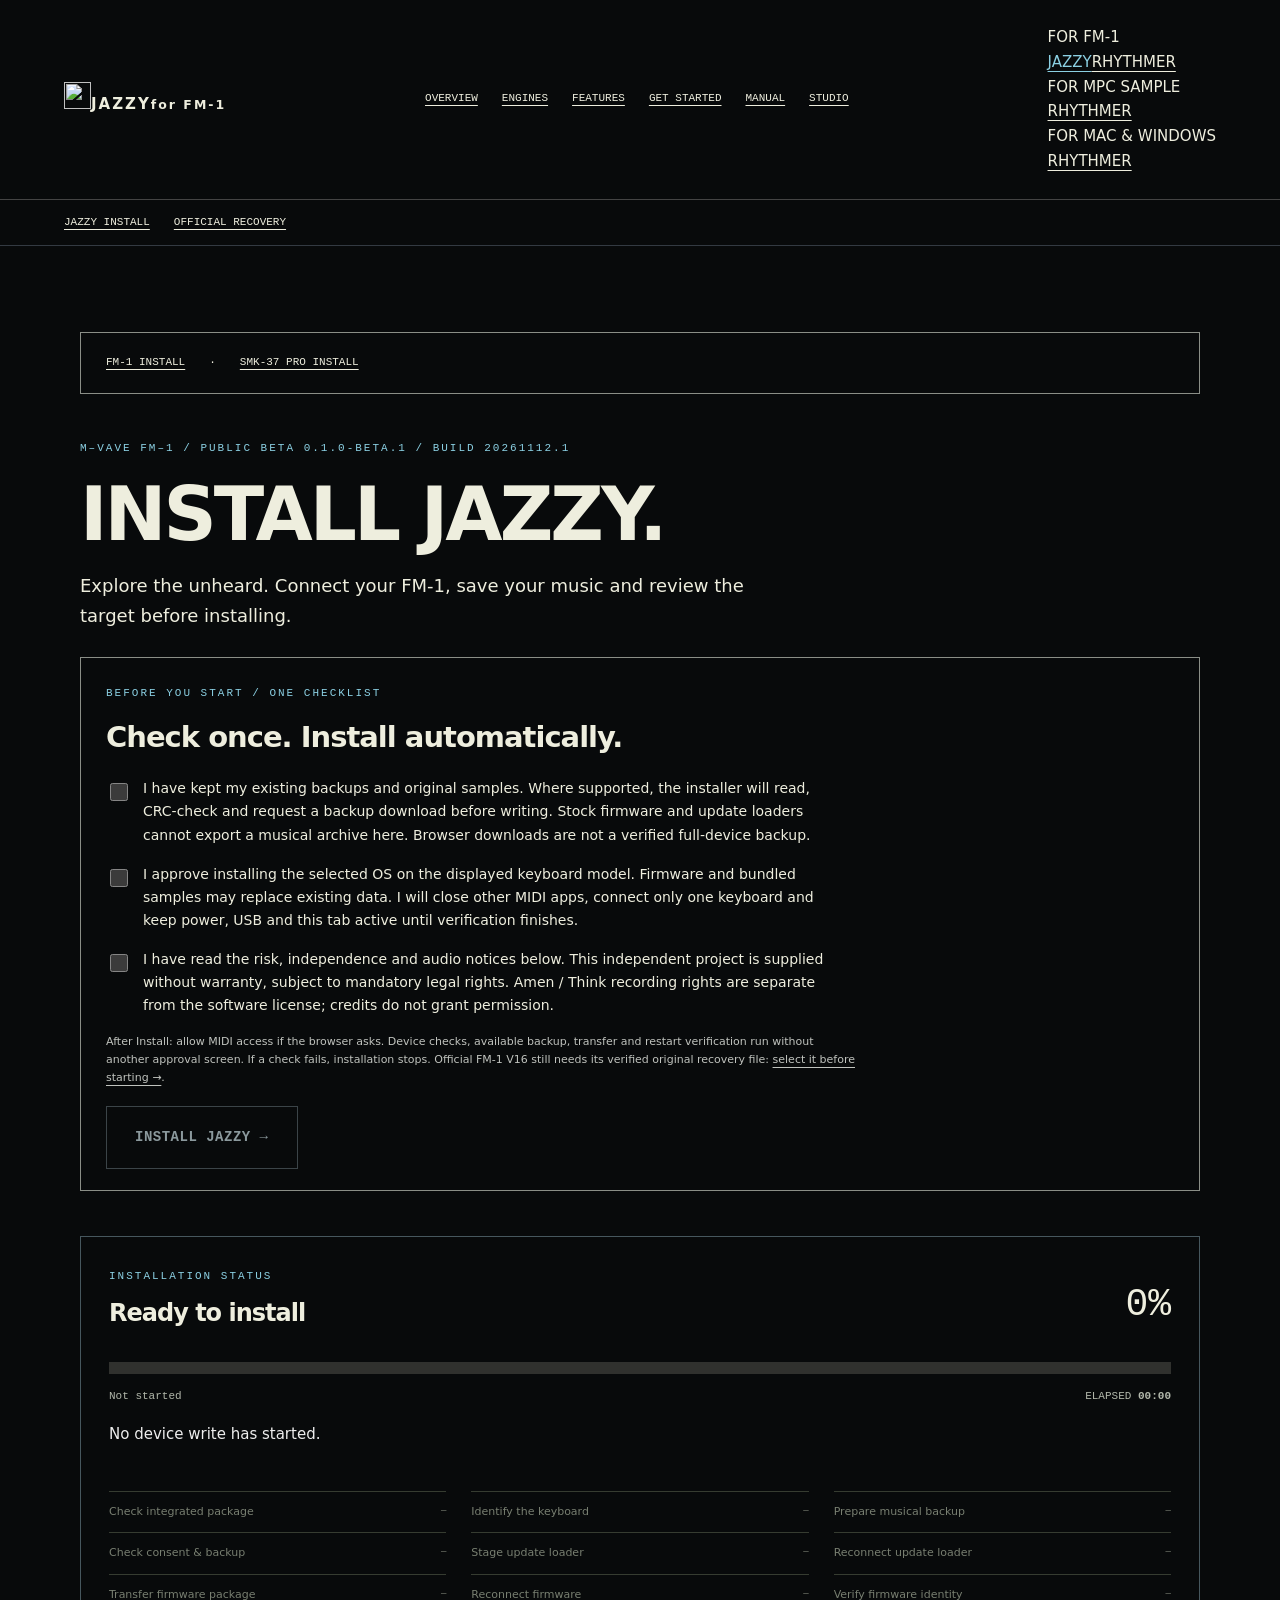
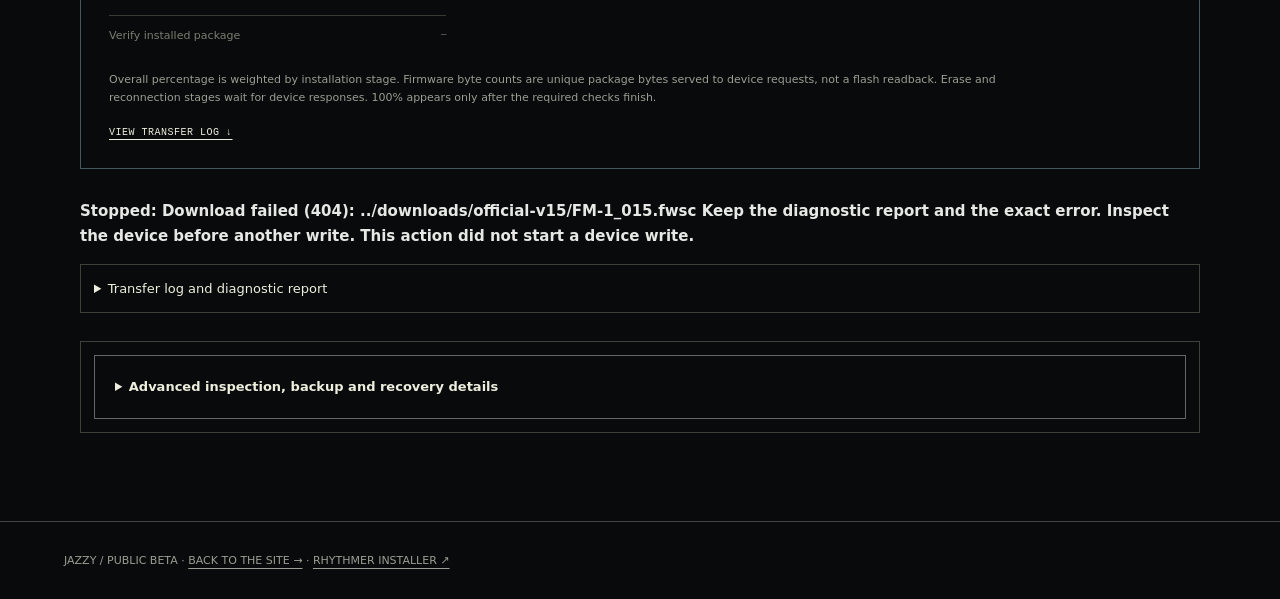
==== site-install/installer/index.html @ e61d52b5 "Add SMK-37 Pro companion section and one-start installation" ====
<!doctype html>
<html lang="en">
<head>
<meta charset="utf-8">
<meta name="viewport" content="width=device-width, initial-scale=1">
<meta name="color-scheme" content="dark">
<meta name="description" content="Check, back up and install JAZZY on the M-VAVE FM-1.">
<title>JAZZY / Installer</title>
<link rel="icon" href="../jazzy-mark.svg" type="image/svg+xml">
<link rel="stylesheet" href="../firmware-links.css">
<link rel="stylesheet" href="installer.css?v=20261126.1">
<script type="module">if(new URLSearchParams(location.search).get("board")==="smk37")import("./smk-ui.mjs?v=20261126.1").catch(e=>document.querySelector("#intro").textContent="Installer could not load. Reload this page or check your connection. "+e.message);else import("./installer.mjs?v=20261126.1").catch(e=>document.querySelector("#intro").textContent="Installer could not load. Reload this page or check your connection. "+e.message);</script>
<link rel="stylesheet" href="../platform-navigation.css?v=navigation-20261116.2"><script src="../platform-navigation.js?v=navigation-20261116.2" defer></script></head>
<body>
<header class="jr-site-header top install-header"><a target="_top" class="jr-brand" href="https://jazzyrhythmer.github.io/jazzy/"><img src="https://jazzyrhythmer.github.io/jazzy/jazzy-mark.svg" width="27" height="27" alt=""><span>JAZZY</span><small>for FM-1</small></a><nav class="jr-section-nav" aria-label="Site sections"><a target="_top" data-section="overview" href="https://jazzyrhythmer.github.io/jazzy/">OVERVIEW</a><a target="_top" data-section="engines" href="https://jazzyrhythmer.github.io/jazzy/#engines">ENGINES</a><a target="_top" data-section="features" href="https://jazzyrhythmer.github.io/jazzy/#patterns">FEATURES</a><a target="_top" data-section="start" href="https://jazzyrhythmer.github.io/jazzy/installer/">GET STARTED</a><a target="_top" data-section="manual" href="https://jazzyrhythmer.github.io/jazzy/manual/">MANUAL</a><a target="_top" data-section="studio" href="https://jazzyrhythmer.github.io/jazzy/#support">STUDIO</a></nav><div class="jr-platform-switcher" role="navigation" aria-label="Platforms and instruments"><div class="jr-platform-group" role="group" aria-label="Firmware for FM-1"><span class="jr-platform-label">FOR FM-1</span><div class="jr-platform-links"><a target="_top" href="https://jazzyrhythmer.github.io/jazzy/" aria-label="JAZZY for FM-1" aria-current="page">JAZZY</a><a target="_top" href="https://jazzyrhythmer.github.io/rhythmer/#home" aria-label="RHYTHMER for FM-1">RHYTHMER</a></div></div><div class="jr-platform-group" role="group" aria-label="Firmware for MPC Sample"><span class="jr-platform-label">FOR MPC SAMPLE</span><div class="jr-platform-links"><a target="_top" href="https://jazzyrhythmer.github.io/mpc-sample/#home" aria-label="RHYTHMER OS for MPC Sample">RHYTHMER</a></div></div><div class="jr-platform-group" role="group" aria-label="Instruments for Mac and Windows"><span class="jr-platform-label">FOR MAC &amp; WINDOWS</span><div class="jr-platform-links"><a target="_top" target="_top" href="https://jazzyrhythmer.github.io/rhythmer-engines/" aria-label="Rhythmer Engines for Mac &amp; Windows">RHYTHMER</a></div></div></div></header>
<nav class="install-options" aria-label="Installation options"><a href="./">JAZZY INSTALL</a><a href="?mode=stock">OFFICIAL RECOVERY</a></nav>
<main id="main"><nav class="notice" aria-label="Keyboard model"><a href="?board=fm1">FM-1 INSTALL</a> · <a href="?board=smk37">SMK-37 PRO INSTALL</a></nav>
  <div class="eyebrow">M–VAVE FM–1 / PUBLIC BETA 0.1.0-BETA.1 / BUILD 20261112.1</div>
  <h1 id="title">INSTALL JAZZY.</h1>
  <p class="intro" id="intro">Explore the unheard. Connect your FM-1, save your music and review the target before installing.</p>
  <p class="notice">Already using JAZZY? <a href="../editor/?target=usb#projects">Open the USB editor to back up your music →</a> · <a href="../editor/?target=browser">Explore the browser workspace ↗</a></p>

  <div class="install-start">
    <div>
      <span class="eyebrow" id="start-label">COMPLETE INSTALLATION</span>
      <h2 id="start-title">One install. Two Break loops ready.</h2>
      <p id="start-description">JAZZY includes Break A / Amen and Break B / Think by default. Both are two bars at 160 BPM, mono 16 kHz / 12-bit. The official V15 recovery file is included and verified automatically.</p>
      <button type="button" id="start" disabled>INSTALL JAZZY →</button>
      <p class="small">Desktop Chrome or Edge · USB data cable · one initial checklist; automatic backup and installation.</p>
      <div class="actions">
        <a id="bundle-download" class="text-link" href="../downloads/JAZZY-0.1.0-beta.1-20261112.1.fwsc?sha=bd80190ca19d" download>JAZZY FIRMWARE ↓</a>
        <a class="text-link" href="../downloads/official-v15/FM-1_015.fwsc" download>OFFICIAL V15 ↓</a>
        <a class="text-link" href="../downloads/SINGLE-BREAK-SHA256SUMS.txt" download>CHECKSUMS ↓</a>
      </div>
    </div>
    <div class="sample-brief" id="sample-brief">
      <span class="eyebrow">INCLUDED BREAK AUDIO</span>
      <p><strong>A / Amen</strong> — The Winstons, “Amen, Brother”.<br><strong>B / Think</strong> — Lyn Collins, “Think (About It)”.</p>
      <p>Recording rights are separate from the firmware license. Rights-holder authorization for redistribution of these copies has not been obtained.</p>
      <a href="../downloads/THIRD-PARTY-AUDIO.txt">BREAK AUDIO SOURCES &amp; RIGHTS →</a>
    </div>
  </div>
  <div class="notice" id="v15-recommendation">
    <strong>Supported starting points: official V15 and V16.</strong>
    <p>Back up your music and start from official V15 or V16. Keep the matching original recovery file. Use the source firmware’s documented official-recovery route if you are coming from another custom firmware. Save a backup with that firmware’s own editor first. A supported JAZZY or RHYTHMER build can export a musical backup here. V15 recovery can make custom music unreadable.</p>
  </div>
  <section class="notice" id="install-compatibility"><h2>V15 / V16 · newer FM-1 flash support</h2><p>Install directly from official V15, official V16, RHYTHMER or JAZZY after backup and review. V15 is included; for a unit running V16, select M-VAVE’s unmodified V16 <code>FM-1.fwsc</code> before continuing. Keep the matching original firmware for recovery. Other custom firmwares must use their own documented return-to-official route first.</p><label for="stock-version">OFFICIAL RECOVERY TARGET</label><select id="stock-version" style="max-width:100%;padding:.7rem;background:#111;color:#eee;border:1px solid #555"><option value="FM-1_015">V15 — included and verified</option><option value="FM-1_016">V16 — select the official file below</option></select><p id="recovery-selection" role="status">V15 selected. Changing this selection never writes to the FM-1.</p><p><a href="https://www.cuvave.com/download" target="_blank" rel="noopener noreferrer">M-VAVE official V16 download →</a> · <a href="#stock-file">Select the original firmware file ↓</a></p><p>The firmware accepts the original Puya <code>0x856014</code> and newer UC25HQ80 <code>0xB36014</code>. This page cannot read the chip ID through the current MIDI protocol; it does not identify hardware from its colour, logo or firmware name. Older installed firmware may still refuse update entry.</p><p>Recovery keeps the device’s boot-area match check. A V15/V16 mismatch is stopped rather than forced. Full hardware compatibility is not established by a successful browser check.</p><p>If installation stops, download the diagnostic report: it records the source, selected recovery, target SHA, browser, transfer phase and request counters. A failed final identity check may happen after the firmware has been written. If no MIDI loader is visible, this page cannot perform ROM/Transporter recovery.</p><p class="small">Installer update: 20261116.1 · V15/V16 package verification and source routing based on JIANT’s current public installer (V10.7.17); refusal diagnostics cross-checked against Skiff 2.5.1. No firmware, audio or polyphony changes. Bounded MIDI and download waits, JAZZY port recognition and reconnect handling are included.</p></section><section id="transfer-status" class="transfer-status" aria-label="Installation progress"></section>
  <div class="notice" id="risk-notice">
    <strong>Independent public beta.</strong>
    <p>Firmware updates can erase music, presets or samples, leave the FM-1 in update mode or require hardware recovery. Testing of this build on physical devices is limited. Back up first and keep power and USB connected until the installer verifies the restart.</p>
    <p>JAZZY is an independent community project with no affiliation, sponsorship or endorsement by M-VAVE. To the extent permitted by law, JAZZY is provided without warranty and its authors and contributors disclaim liability for device damage, malfunction and data loss. Statutory rights and liability that cannot be excluded still apply.</p>
  </div>
  <div class="layout">
    <aside aria-label="Installation steps">
      <ol><li>Automatic package checks</li><li>Automatic device check</li><li>Automatic backup</li><li>Automatic transfer &amp; verification</li></ol>
      <a href="../manual/">JAZZY MANUAL ↗</a>
      <a href="?mode=stock">OFFICIAL V15 / V16 RECOVERY →</a>
      <a href="./">JAZZY INSTALL →</a>
    </aside>
    <div>
      <section>
        <span class="eyebrow">01 / AUTOMATIC CHECKS</span>
        <h2>Recovery is already here.</h2>
        <p>The installer checks package size, SHA-256 and firmware identity. For JAZZY it also verifies both embedded Break banks. The recovery file is the unmodified official V15 image from M-VAVE’s FM1 Open repository.</p>
        <p id="stock-status" role="status">Checking official V15…</p>
        <p><a href="../#update">What’s new in this build</a> · <a href="../manual/#duck">Set up sidechain and Kick Link</a></p>
    <p id="build-status" role="status">Checking the JAZZY firmware…</p>
        <details open>
          <summary>Package sources and official V15 / V16 file selection</summary>
          <p><a href="../downloads/official-v15/UPSTREAM.json">Pinned official source and hash</a> · <a href="../downloads/official-v15/APACHE-2.0.txt">Apache-2.0</a> · <a href="../downloads/official-v15/NOTICE.txt">Recovery attribution</a></p>
          <p>V15 is included. For V16, select M-VAVE’s unmodified FM-1.fwsc; exact size, SHA-256 and package checks are required. Modified files are rejected.</p>
          <label for="stock-file">OFFICIAL V15 / V16 FILE</label>
          <input id="stock-file" type="file" accept=".fwsc">
        </details>
      </section>
      <section>
        <span class="eyebrow">02 / CONNECT</span>
        <h2>One FM-1. A data cable.</h2>
        <p>Use desktop Chrome or Edge over HTTPS or localhost. Connect one FM-1 with a USB data cable, set it to USB Device mode, stop playback and close DAWs, other installers and USB MIDI editors. Install handles connection and inspection automatically. Use Connect &amp; Inspect to check the device identity separately.</p>
        <div class="actions"><button type="button" id="connect" disabled>CONNECT &amp; INSPECT</button><button type="button" id="disconnect" disabled>DISCONNECT</button></div>
        <p id="device-status" role="status">Not connected.</p>
      </section>
      <section>
        <span class="eyebrow">03 / BACKUP</span>
        <h2>Keep the music first.</h2>
        <p>The installer reads projects, sounds and settings from compatible custom firmware and checks each archive object. <strong>Musical backups do not contain Break audio.</strong> Keep your original audio files separately and restore the archive with its source firmware’s editor. RHYTHMER drum-kit tracks may need a new sound assignment in JAZZY.</p>
        <button type="button" id="backup" disabled>READ MUSICAL BACKUP</button>
        <a id="backup-download" class="button" hidden download>DOWNLOAD BACKUP ↓</a>
        <p id="backup-status" role="status">Inspect the device first.</p>
        <label class="check"><input id="backup-saved" type="checkbox" disabled><span id="backup-label">I downloaded and saved the musical backup outside this browser, and kept my original Break audio separately.</span></label>
      </section>
      <section>
        <span class="eyebrow">04 / REVIEW</span>
        <h2 id="review-heading">Review the JAZZY installation.</h2>
        <p id="review-copy">One firmware transfer installs JAZZY and replaces Break slots A and B with the included Amen and Think loops. Save any custom loops separately before continuing.</p>
        <label class="check"><input id="review-risk" type="checkbox"><span>I understand the risks of a public beta firmware update. The selected official recovery file must be verified, and I will keep power and USB connected.</span></label>
        <button type="button" id="review" disabled>REVIEW INSTALLATION →</button>
        <p id="result" role="status" aria-live="polite">Nothing has been written.</p>
        <pre id="log" aria-label="Installation log"></pre>
        <a id="report" class="button" download="JAZZY-install-report.json">DOWNLOAD DIAGNOSTIC REPORT ↓</a>
      </section>
      <section>
        <h2>If an update is interrupted.</h2>
        <p>Reconnect with stable power and inspect the FM-1 again. Use the same installer, browser and target package to resume a matching saved update. A dark FM-1 that does not appear over USB may need hardware recovery.</p>
        <p>Official recovery verifies the selected V15 (<code>FM-1_015</code>) or V16 (<code>FM-1_016</code>) identity after restart. It does not import custom projects into stock firmware.</p>
        <p class="small"><a href="UPSTREAM.json">Installer sources</a> · <a href="LICENSE">GPL-3.0 license</a> · <a href="../downloads/THIRD-PARTY-AUDIO.txt">Break audio notice</a> · <a href="../manual/#lxr-credits">Elixir / LXR-02 credits</a> · <a href="../downloads/JAZZY-0.1.0-beta.1-20261112.1-source.tar.gz?sha=bd80190ca19d">Corresponding source ↓</a></p>
      </section>
    </div>
  </div>
<p class="notice"><strong>RHYTHMER ↔ JAZZY / DIRECT UPDATE</strong> Both companion firmwares can update directly after the initial checklist and automatic backup. No V15 detour is required. Firmware installation replaces Break A/B with the bundled loops; keep your own audio and .slot banks. Musical compatibility may differ between the two OSes.</p><p class="notice"><strong>RESTORED SINGLE-BREAK BASE / 20261112.1</strong> — One Break track. HYDRA legato, LXR track ENV and zero default sends are included. <a href="../downloads/SINGLE-BREAK-20261112.1.md">Read release and rollback notes →</a></p><section class="notice" id="install-wait-help"><h2>Waiting for the FM-1?</h2><p>Keep this tab visible, the computer awake and USB/power connected. Loader and firmware reconnection can pause the percentage while USB MIDI ports change. The elapsed time, last-request counter and transfer log show the current stage.</p><p>If an error appears, download the report and inspect the FM-1 before retrying. A failed final check can happen after the firmware has already been installed. Resume only the same reviewed package with a matching loader/checkpoint. <a href="../manual/#install">Stage-by-stage troubleshooting →</a></p><p class="small">Installer maintenance 20261116.1 · firmware build remains 20261112.1.</p></section></main>
<dialog id="confirm" aria-labelledby="confirm-title">
  <form method="dialog">
    <span class="eyebrow">FINAL REVIEW / DEVICE WRITE</span>
    <h2 id="confirm-title">Install JAZZY?</h2>
    <p id="confirm-detail"></p>
    <p>The next action writes to the connected FM-1. Keep USB and power connected until verification finishes.</p>
    <a id="confirm-download" hidden class="button" download>DOWNLOAD BACKUP ↓</a>
    <label class="check"><input id="confirm-backup" type="checkbox"><span id="confirm-backup-label">I saved the backup.</span></label>
    <label class="check"><input id="confirm-risk" type="checkbox"><span>I understand this write may erase data or require recovery. The selected official recovery file must be verified, and I will keep power and USB connected.</span></label>
    <label class="check"><input id="confirm-notice" type="checkbox"><span>I read the risk and independence notice. JAZZY is independent of M-VAVE. The notice describes warranty and liability limits, and my non-excludable legal rights still apply.</span></label>
    <label class="check" id="confirm-v15-row"><input id="confirm-v15" type="checkbox"><span>I checked my current firmware and understand that official V15 and V16 are supported starting points, and official recovery must match the original boot version. RHYTHMER and JAZZY can both update directly to JAZZY after backup; V15 is not required between these companion firmwares.</span></label>
    <label class="check" id="confirm-audio-row"><input id="confirm-audio" type="checkbox"><span>I read the <a href="../downloads/THIRD-PARTY-AUDIO.txt" target="_blank" rel="noopener">Break audio notice</a>. JAZZY replaces Break A and B with Amen and Think. Credits and this checkbox grant no recording rights. I am responsible for any permission my use requires.</span></label>
    <div class="actions"><button value="cancel">CANCEL</button><button id="confirm-write" value="write" disabled>WRITE TO THIS FM-1</button></div>
  </form>
</dialog>
<footer>JAZZY / PUBLIC BETA · <a href="../">BACK TO THE SITE →</a> · <a href="../../rhythmer/installer/">RHYTHMER INSTALLER ↗</a></footer>
</body>
</html>
---- site-install/installer/installer.css ----
*{box-sizing:border-box}body{margin:0;background:#101111;color:#e7e8e5;font:15px/1.65 system-ui,sans-serif}a{color:inherit;text-underline-offset:4px}header{border-bottom:1px solid #444;display:flex;justify-content:space-between;padding:25px 5%;gap:20px}header>a{font-weight:900;letter-spacing:2px;text-decoration:none}nav{display:flex;gap:24px;font:11px/1.6 ui-monospace,monospace}main{max-width:1190px;padding:60px 35px;margin:auto}.eyebrow{font:11px/1.7 ui-monospace,monospace;letter-spacing:2px;color:#b4b7b2}h1{font-size:clamp(36px,6vw,74px);line-height:1;letter-spacing:-3px;margin:20px 0}h2{font-size:29px;letter-spacing:-1px;margin:10px 0 16px}.intro{font-size:18px;max-width:690px}.notice{border:1px solid #8a8e87;padding:21px 25px;margin:34px 0 45px}.notice p{margin:8px 0 0;color:#c0c3be}.layout{display:grid;grid-template-columns:200px 1fr;gap:70px}aside{font:12px/2.8 ui-monospace,monospace}aside ol{padding-left:22px;margin-top:0}aside a{display:block;font-size:10px}section{border-top:1px solid #41443f;padding:25px 0 35px}section p{color:#bcc0b8;max-width:750px}button,.button{font:11px/1.5 ui-monospace,monospace;letter-spacing:.5px;display:inline-block;background:#e5e7e0;color:#111;border:1px solid #e5e7e0;padding:14px 18px;cursor:pointer;text-decoration:none}button:disabled{background:transparent;border-color:#3d413a;color:#71776b;cursor:default}button:hover:enabled,.button:hover{background:#fff}input[type=file]{display:block;width:100%;padding:14px;background:#1a1c19;border:1px solid #50554c;color:#ddd;margin:9px 0}label{font-size:12px}.check{display:flex;gap:12px;align-items:flex-start;margin:24px 0;font-size:14px}.check input{margin-top:6px;accent-color:#ddd;width:18px;height:18px;flex-shrink:0}.check span{max-width:690px}.actions{display:flex;gap:10px;flex-wrap:wrap}code{font:12px/1.8 ui-monospace,monospace}.hash{display:block;overflow-wrap:anywhere;padding:15px;background:#1c1e1a;margin-top:14px}details{border:1px solid #3d413a;padding:13px}summary{cursor:pointer;font-size:13px}#log{white-space:pre-wrap;overflow-wrap:anywhere;max-height:240px;overflow:auto;font-size:11px;color:#b7c3ac}#result{font-weight:650;color:#e7e8e5}progress{width:100%;accent-color:#ddd}dialog{color:#eee;background:#171916;max-width:650px;border:1px solid #aaa;padding:32px}dialog::backdrop{background:#000c}dialog p{overflow-wrap:anywhere}.small,footer{font-size:11px;color:#9a9e94}footer{border-top:1px solid #444;padding:30px 5%}.simulation{padding:15px;background:#eee;color:#111;font-weight:bold;text-align:center}[hidden]{display:none!important}@media(max-width:760px){main{padding:35px 20px}.layout{grid-template-columns:1fr;gap:20px}aside ol{display:none}aside{display:flex;gap:15px;flex-wrap:wrap}header{flex-wrap:wrap}h1{letter-spacing:-1.5px}nav{gap:15px}}

.install-start{display:grid;grid-template-columns:1.5fr 1fr;gap:40px;border-top:1px solid #666;border-bottom:1px solid #444;margin:35px 0 50px;padding:32px 0}.install-start h2{font-size:34px}.install-start #start{font-size:14px;padding:19px 30px}.install-start p{color:#b9beb5}.sample-brief{border-left:1px solid #444;padding-left:30px;font-size:13px}.sample-brief a,.text-link{font:10px/2 ui-monospace,monospace;letter-spacing:.5px}dialog .small{font-size:12px}dialog{max-height:90vh;overflow:auto}dialog #confirm-detail{font-family:ui-monospace,monospace;font-size:12px}@media(max-width:760px){.install-start{grid-template-columns:1fr}.sample-brief{border-left:0;border-top:1px solid #444;padding:20px 0 0}}

body[data-mode=stock] .install-start{grid-template-columns:1fr}.install-start{margin:30px 0}.notice{margin:26px 0 45px}

.transfer-status{border:1px solid #60655b;padding:25px 28px;margin:30px 0;scroll-margin-top:20px}.transfer-top,.transfer-meta{display:flex;justify-content:space-between;gap:20px;align-items:center}.transfer-top h2{font-size:24px;margin:8px 0 14px}.transfer-top strong{font:38px/1 ui-monospace,monospace}.transfer-status progress{display:block;height:12px;border:0;margin:14px 0}.transfer-meta{font:11px/1.6 ui-monospace,monospace;color:#b2b8ab}.transfer-status #transfer-detail{color:#eee;margin:16px 0 6px}.transfer-status #transfer-bytes{font:12px/1.7 ui-monospace,monospace;min-height:21px;margin:4px 0 18px}.transfer-status ol{list-style:none;display:grid;grid-template-columns:repeat(3,minmax(0,1fr));gap:0 25px;padding:0;margin:15px 0}.transfer-status li{display:flex;justify-content:space-between;gap:8px;padding:11px 0;border-top:1px solid #363c31;font-size:11px;color:#787f71}.transfer-status li b{font:9px/1.8 ui-monospace,monospace;white-space:nowrap}.transfer-status li[data-state=active]{color:#fff}.transfer-status li[data-state=active] b{animation:transfer-pulse 1.4s ease-in-out infinite}.transfer-status li[data-state=done]{color:#d1d9c8}.transfer-status li[data-state=failed]{color:#fff;border-color:#ddd}.transfer-status[data-state=failed]{border:2px solid #eee}.transfer-status[data-state=complete] .transfer-top strong{color:#fff}.transfer-method{max-width:900px;font-size:11px!important}@keyframes transfer-pulse{50%{opacity:.35}}@media(prefers-reduced-motion:reduce){.transfer-status li[data-state=active] b{animation:none}}@media(max-width:760px){.transfer-status{padding:20px 15px}.transfer-status ol{grid-template-columns:repeat(2,minmax(0,1fr));gap:0 15px}.transfer-top h2{font-size:20px}.transfer-top strong{font-size:30px}}

body>.simulation:first-child{position:sticky;top:0;z-index:20}body:has(>.simulation) #transfer-status{scroll-margin-top:75px}

.transfer-status progress{appearance:none;-webkit-appearance:none;background:#30312e;border-radius:0}.transfer-status progress::-webkit-progress-bar{background:#30312e}.transfer-status progress::-webkit-progress-value{background:#e5e7e0}.transfer-status progress::-moz-progress-bar{background:#e5e7e0}

/* Keep all four explicit review checks and the action buttons reachable. */
dialog{max-height:calc(100dvh - 32px);overflow:auto}

#confirm-audio-row[hidden]{display:none}

/* JAZZY installer palette and shared firmware navigation. */
body { background: #080a0b; color: #eeeede; }
.install-header { align-items: center; }
.install-header .brand { display: flex; align-items: center; gap: 10px; }
.install-header a[aria-current="page"] { color: #8bd0e3; }
.install-options { padding: 14px 5%; border-bottom: 1px solid #333a42; }
.eyebrow, .install-options a:hover, .transfer-status li[data-state=active] b { color: #8bd0e3; }
#start, #confirm-write { background: #8bd0e3; border-color: #8bd0e3; color: #0a1419; }
#start:hover:enabled, #confirm-write:hover:enabled { background: #ade0ee; }
#start:disabled, #confirm-write:disabled { background: transparent; border-color: #3b4448; color: #8b999d; }
.sample-brief { border-color: #715938; }
.sample-brief .eyebrow { color: #efc579; }
#v15-recommendation { border-color: #5c4b34; }
#v15-recommendation strong { color: #efc579; }
.transfer-status { border-color: #46575e; }
.transfer-status progress::-webkit-progress-value { background: #8bd0e3; }
.transfer-status progress::-moz-progress-bar { background: #8bd0e3; }
dialog { background: #11171a; border-color: #5c737d; }
:focus-visible { outline: 2px solid #8bd0e3; outline-offset: 4px; }

#confirm { width: min(650px, calc(100% - 32px)); padding: clamp(16px, 4vw, 32px); }
#confirm .check { margin: 14px 0; }

/* SMK companion section: same site, same monochrome hierarchy. */
.smk-companion{border-top:2px solid currentColor;padding-top:40px;margin-top:40px}.smk-companion .smk-grid{display:grid;grid-template-columns:1.2fr 1fr;gap:32px}.smk-companion h2{font-size:clamp(28px,4vw,52px);line-height:1.05;letter-spacing:-.04em;margin:12px 0 24px}.smk-companion p{max-width:66ch;line-height:1.65}.smk-companion .actions{display:flex;flex-wrap:wrap;gap:12px}.smk-companion .smk-spec{border:1px solid #666;padding:22px}.smk-companion .smk-spec strong{display:block;margin-bottom:12px}.start-consent .check{margin:16px 0}.advanced-install{margin:28px 0}.advanced-install>summary{cursor:pointer;padding:20px;border:1px solid #666;font-weight:700} [hidden]{display:none!important}@media(max-width:700px){.smk-companion .smk-grid{grid-template-columns:1fr}}

.start-consent #start{font-size:14px;font-weight:700;padding:20px 28px;margin-top:18px;max-width:100%;white-space:normal;text-align:left}
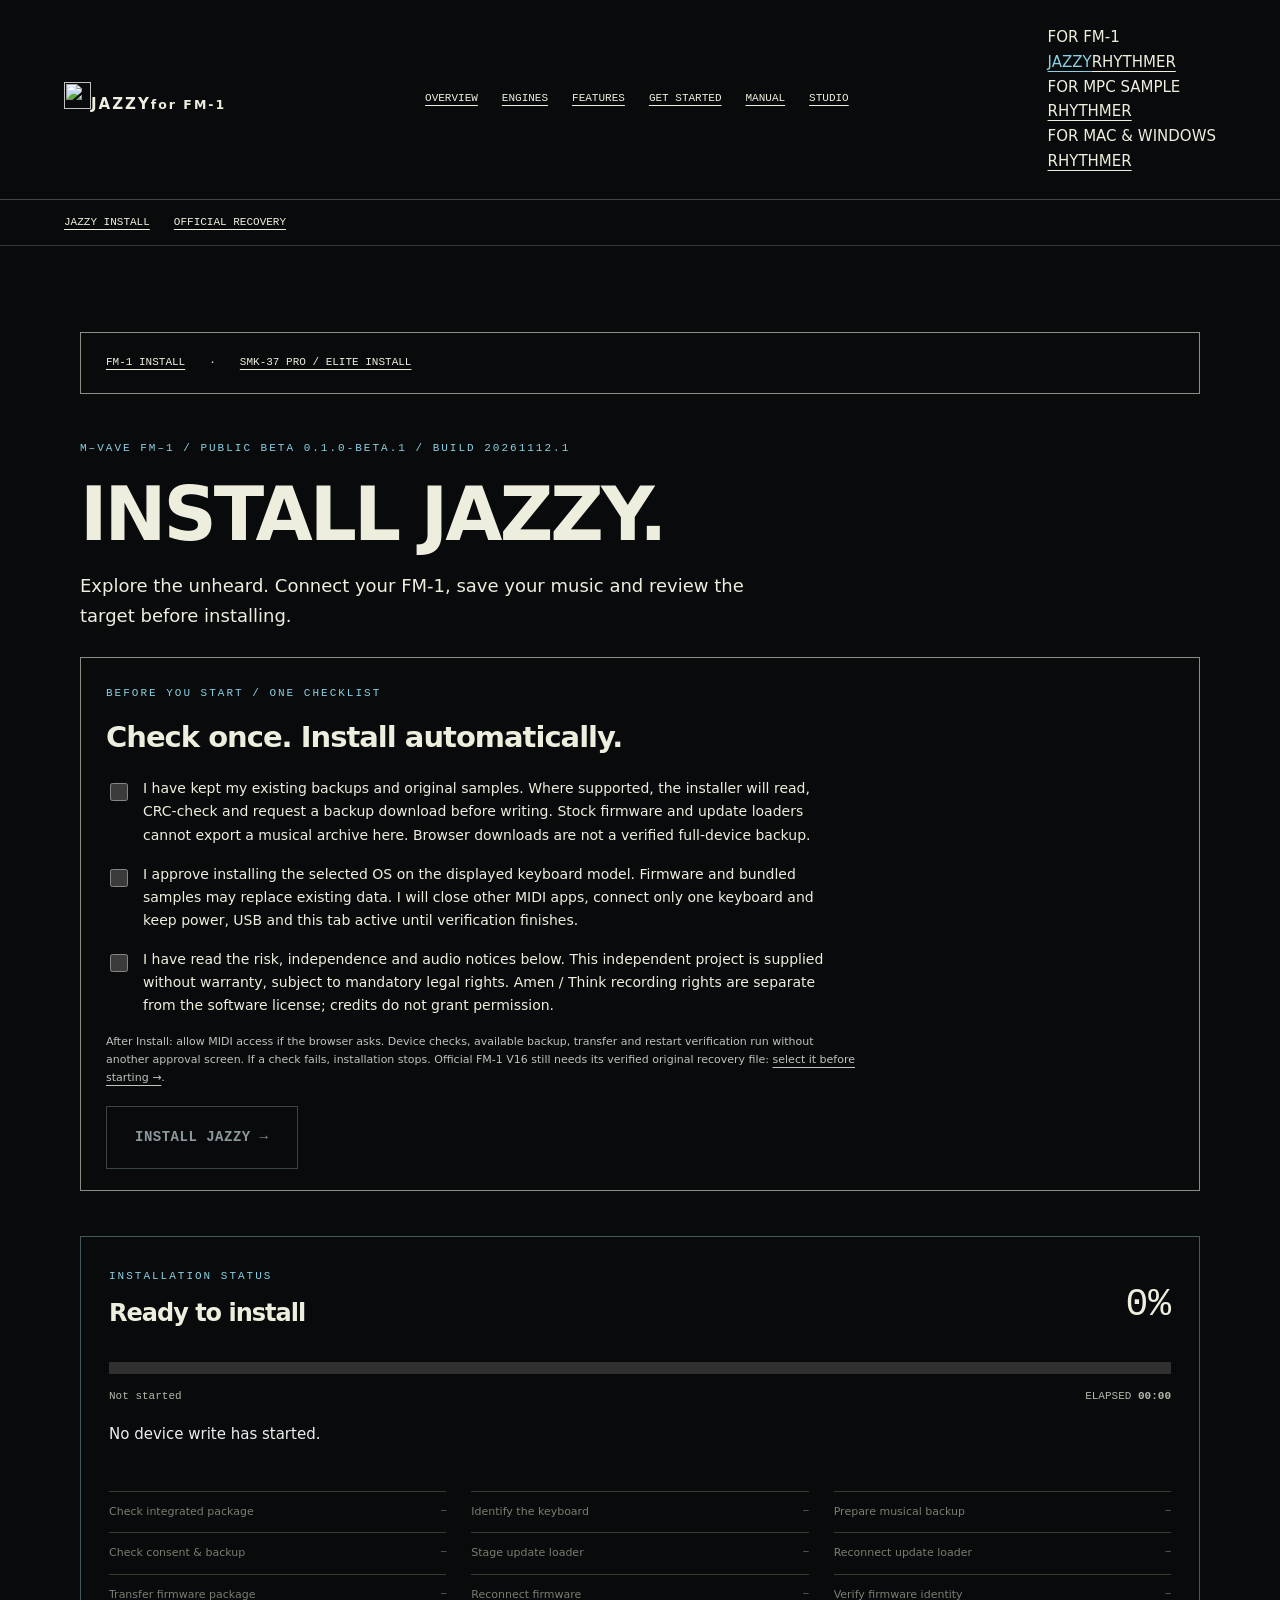
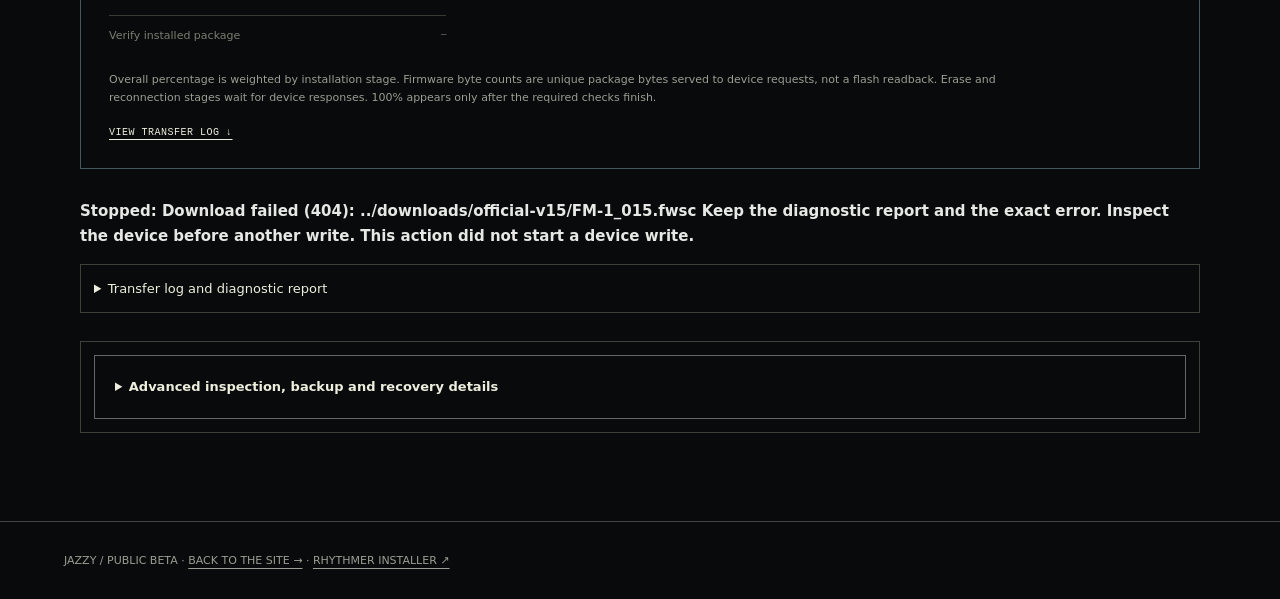
==== commit 11ff3a8b: "Add SMK-37 automatic model detection and Elite preview downloads" ====
--- a/site-install/installer/index.html
+++ b/site-install/installer/index.html
@@ -9,12 +9,12 @@
 <link rel="icon" href="../jazzy-mark.svg" type="image/svg+xml">
 <link rel="stylesheet" href="../firmware-links.css">
 <link rel="stylesheet" href="installer.css?v=20261126.1">
-<script type="module">if(new URLSearchParams(location.search).get("board")==="smk37")import("./smk-ui.mjs?v=20261126.1").catch(e=>document.querySelector("#intro").textContent="Installer could not load. Reload this page or check your connection. "+e.message);else import("./installer.mjs?v=20261126.1").catch(e=>document.querySelector("#intro").textContent="Installer could not load. Reload this page or check your connection. "+e.message);</script>
+<script type="module">if(new URLSearchParams(location.search).get("board")==="smk37")import("./smk-ui.mjs?v=elite-autodetect-20261127.1").catch(e=>document.querySelector("#intro").textContent="Installer could not load. Reload this page or check your connection. "+e.message);else import("./installer.mjs?v=20261126.3").catch(e=>document.querySelector("#intro").textContent="Installer could not load. Reload this page or check your connection. "+e.message);</script>
 <link rel="stylesheet" href="../platform-navigation.css?v=navigation-20261116.2"><script src="../platform-navigation.js?v=navigation-20261116.2" defer></script></head>
 <body>
 <header class="jr-site-header top install-header"><a target="_top" class="jr-brand" href="https://jazzyrhythmer.github.io/jazzy/"><img src="https://jazzyrhythmer.github.io/jazzy/jazzy-mark.svg" width="27" height="27" alt=""><span>JAZZY</span><small>for FM-1</small></a><nav class="jr-section-nav" aria-label="Site sections"><a target="_top" data-section="overview" href="https://jazzyrhythmer.github.io/jazzy/">OVERVIEW</a><a target="_top" data-section="engines" href="https://jazzyrhythmer.github.io/jazzy/#engines">ENGINES</a><a target="_top" data-section="features" href="https://jazzyrhythmer.github.io/jazzy/#patterns">FEATURES</a><a target="_top" data-section="start" href="https://jazzyrhythmer.github.io/jazzy/installer/">GET STARTED</a><a target="_top" data-section="manual" href="https://jazzyrhythmer.github.io/jazzy/manual/">MANUAL</a><a target="_top" data-section="studio" href="https://jazzyrhythmer.github.io/jazzy/#support">STUDIO</a></nav><div class="jr-platform-switcher" role="navigation" aria-label="Platforms and instruments"><div class="jr-platform-group" role="group" aria-label="Firmware for FM-1"><span class="jr-platform-label">FOR FM-1</span><div class="jr-platform-links"><a target="_top" href="https://jazzyrhythmer.github.io/jazzy/" aria-label="JAZZY for FM-1" aria-current="page">JAZZY</a><a target="_top" href="https://jazzyrhythmer.github.io/rhythmer/#home" aria-label="RHYTHMER for FM-1">RHYTHMER</a></div></div><div class="jr-platform-group" role="group" aria-label="Firmware for MPC Sample"><span class="jr-platform-label">FOR MPC SAMPLE</span><div class="jr-platform-links"><a target="_top" href="https://jazzyrhythmer.github.io/mpc-sample/#home" aria-label="RHYTHMER OS for MPC Sample">RHYTHMER</a></div></div><div class="jr-platform-group" role="group" aria-label="Instruments for Mac and Windows"><span class="jr-platform-label">FOR MAC &amp; WINDOWS</span><div class="jr-platform-links"><a target="_top" target="_top" href="https://jazzyrhythmer.github.io/rhythmer-engines/" aria-label="Rhythmer Engines for Mac &amp; Windows">RHYTHMER</a></div></div></div></header>
 <nav class="install-options" aria-label="Installation options"><a href="./">JAZZY INSTALL</a><a href="?mode=stock">OFFICIAL RECOVERY</a></nav>
-<main id="main"><nav class="notice" aria-label="Keyboard model"><a href="?board=fm1">FM-1 INSTALL</a> · <a href="?board=smk37">SMK-37 PRO INSTALL</a></nav>
+<main id="main"><nav class="notice" aria-label="Keyboard model"><a href="?board=fm1">FM-1 INSTALL</a> · <a href="?board=smk37">SMK-37 PRO / ELITE INSTALL</a></nav>
   <div class="eyebrow">M–VAVE FM–1 / PUBLIC BETA 0.1.0-BETA.1 / BUILD 20261112.1</div>
   <h1 id="title">INSTALL JAZZY.</h1>
   <p class="intro" id="intro">Explore the unheard. Connect your FM-1, save your music and review the target before installing.</p>
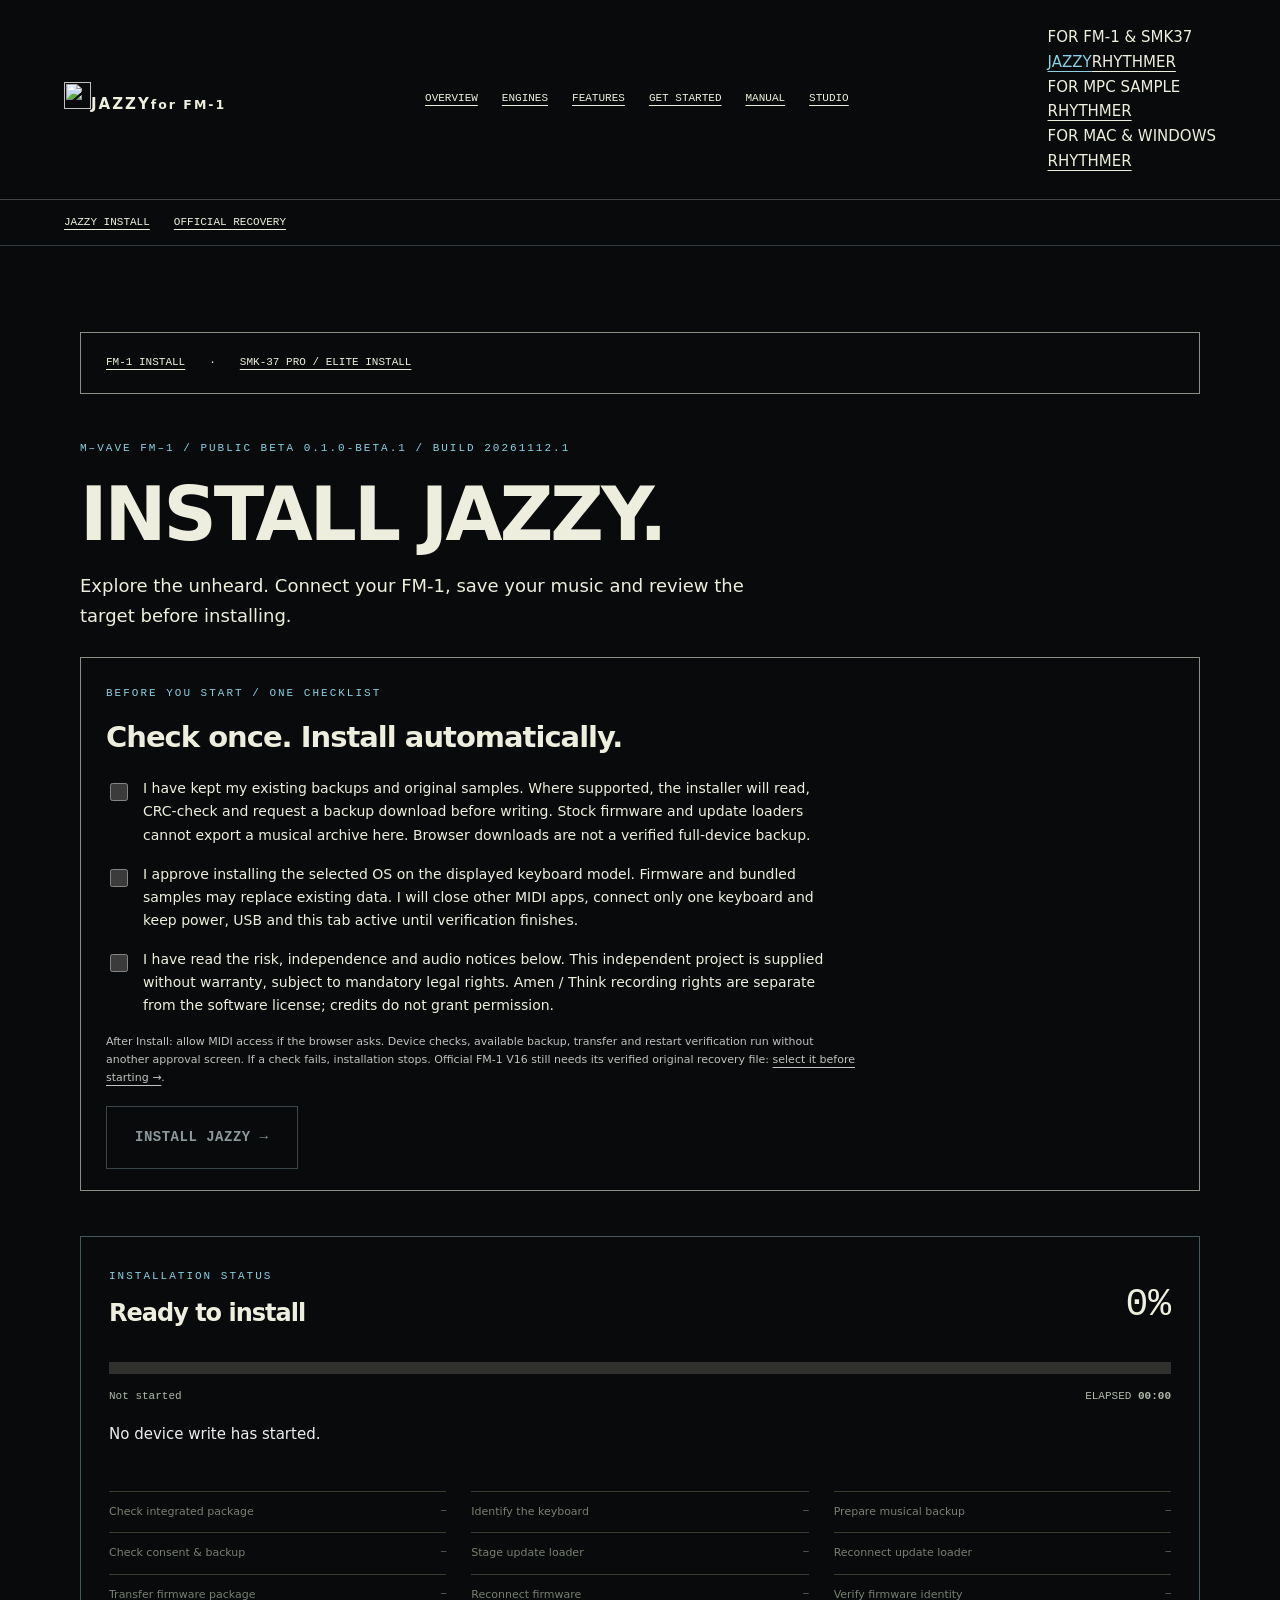
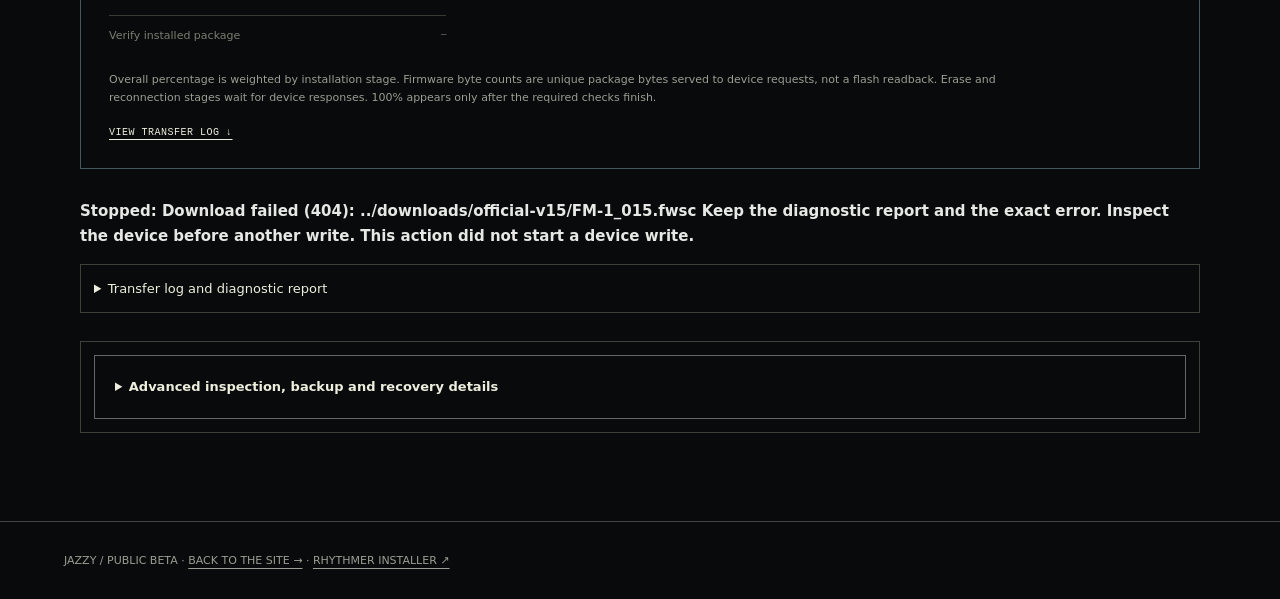
==== commit efb2c3cd: "Label the FM-1 and SMK37 firmware navigation group" ====
--- a/site-install/installer/index.html
+++ b/site-install/installer/index.html
@@ -12,7 +12,7 @@
 <script type="module">if(new URLSearchParams(location.search).get("board")==="smk37")import("./smk-ui.mjs?v=elite-autodetect-20261127.1").catch(e=>document.querySelector("#intro").textContent="Installer could not load. Reload this page or check your connection. "+e.message);else import("./installer.mjs?v=20261126.3").catch(e=>document.querySelector("#intro").textContent="Installer could not load. Reload this page or check your connection. "+e.message);</script>
 <link rel="stylesheet" href="../platform-navigation.css?v=navigation-20261116.2"><script src="../platform-navigation.js?v=navigation-20261116.2" defer></script></head>
 <body>
-<header class="jr-site-header top install-header"><a target="_top" class="jr-brand" href="https://jazzyrhythmer.github.io/jazzy/"><img src="https://jazzyrhythmer.github.io/jazzy/jazzy-mark.svg" width="27" height="27" alt=""><span>JAZZY</span><small>for FM-1</small></a><nav class="jr-section-nav" aria-label="Site sections"><a target="_top" data-section="overview" href="https://jazzyrhythmer.github.io/jazzy/">OVERVIEW</a><a target="_top" data-section="engines" href="https://jazzyrhythmer.github.io/jazzy/#engines">ENGINES</a><a target="_top" data-section="features" href="https://jazzyrhythmer.github.io/jazzy/#patterns">FEATURES</a><a target="_top" data-section="start" href="https://jazzyrhythmer.github.io/jazzy/installer/">GET STARTED</a><a target="_top" data-section="manual" href="https://jazzyrhythmer.github.io/jazzy/manual/">MANUAL</a><a target="_top" data-section="studio" href="https://jazzyrhythmer.github.io/jazzy/#support">STUDIO</a></nav><div class="jr-platform-switcher" role="navigation" aria-label="Platforms and instruments"><div class="jr-platform-group" role="group" aria-label="Firmware for FM-1"><span class="jr-platform-label">FOR FM-1</span><div class="jr-platform-links"><a target="_top" href="https://jazzyrhythmer.github.io/jazzy/" aria-label="JAZZY for FM-1" aria-current="page">JAZZY</a><a target="_top" href="https://jazzyrhythmer.github.io/rhythmer/#home" aria-label="RHYTHMER for FM-1">RHYTHMER</a></div></div><div class="jr-platform-group" role="group" aria-label="Firmware for MPC Sample"><span class="jr-platform-label">FOR MPC SAMPLE</span><div class="jr-platform-links"><a target="_top" href="https://jazzyrhythmer.github.io/mpc-sample/#home" aria-label="RHYTHMER OS for MPC Sample">RHYTHMER</a></div></div><div class="jr-platform-group" role="group" aria-label="Instruments for Mac and Windows"><span class="jr-platform-label">FOR MAC &amp; WINDOWS</span><div class="jr-platform-links"><a target="_top" target="_top" href="https://jazzyrhythmer.github.io/rhythmer-engines/" aria-label="Rhythmer Engines for Mac &amp; Windows">RHYTHMER</a></div></div></div></header>
+<header class="jr-site-header top install-header"><a target="_top" class="jr-brand" href="https://jazzyrhythmer.github.io/jazzy/"><img src="https://jazzyrhythmer.github.io/jazzy/jazzy-mark.svg" width="27" height="27" alt=""><span>JAZZY</span><small>for FM-1</small></a><nav class="jr-section-nav" aria-label="Site sections"><a target="_top" data-section="overview" href="https://jazzyrhythmer.github.io/jazzy/">OVERVIEW</a><a target="_top" data-section="engines" href="https://jazzyrhythmer.github.io/jazzy/#engines">ENGINES</a><a target="_top" data-section="features" href="https://jazzyrhythmer.github.io/jazzy/#patterns">FEATURES</a><a target="_top" data-section="start" href="https://jazzyrhythmer.github.io/jazzy/installer/">GET STARTED</a><a target="_top" data-section="manual" href="https://jazzyrhythmer.github.io/jazzy/manual/">MANUAL</a><a target="_top" data-section="studio" href="https://jazzyrhythmer.github.io/jazzy/#support">STUDIO</a></nav><div class="jr-platform-switcher" role="navigation" aria-label="Platforms and instruments"><div class="jr-platform-group" role="group" aria-label="Firmware for FM-1 &amp; SMK37"><span class="jr-platform-label">FOR FM-1 &amp; SMK37</span><div class="jr-platform-links"><a target="_top" href="https://jazzyrhythmer.github.io/jazzy/" aria-label="JAZZY for FM-1 &amp; SMK37" aria-current="page">JAZZY</a><a target="_top" href="https://jazzyrhythmer.github.io/rhythmer/#home" aria-label="RHYTHMER for FM-1 &amp; SMK37">RHYTHMER</a></div></div><div class="jr-platform-group" role="group" aria-label="Firmware for MPC Sample"><span class="jr-platform-label">FOR MPC SAMPLE</span><div class="jr-platform-links"><a target="_top" href="https://jazzyrhythmer.github.io/mpc-sample/#home" aria-label="RHYTHMER OS for MPC Sample">RHYTHMER</a></div></div><div class="jr-platform-group" role="group" aria-label="Instruments for Mac and Windows"><span class="jr-platform-label">FOR MAC &amp; WINDOWS</span><div class="jr-platform-links"><a target="_top" target="_top" href="https://jazzyrhythmer.github.io/rhythmer-engines/" aria-label="Rhythmer Engines for Mac &amp; Windows">RHYTHMER</a></div></div></div></header>
 <nav class="install-options" aria-label="Installation options"><a href="./">JAZZY INSTALL</a><a href="?mode=stock">OFFICIAL RECOVERY</a></nav>
 <main id="main"><nav class="notice" aria-label="Keyboard model"><a href="?board=fm1">FM-1 INSTALL</a> · <a href="?board=smk37">SMK-37 PRO / ELITE INSTALL</a></nav>
   <div class="eyebrow">M–VAVE FM–1 / PUBLIC BETA 0.1.0-BETA.1 / BUILD 20261112.1</div>
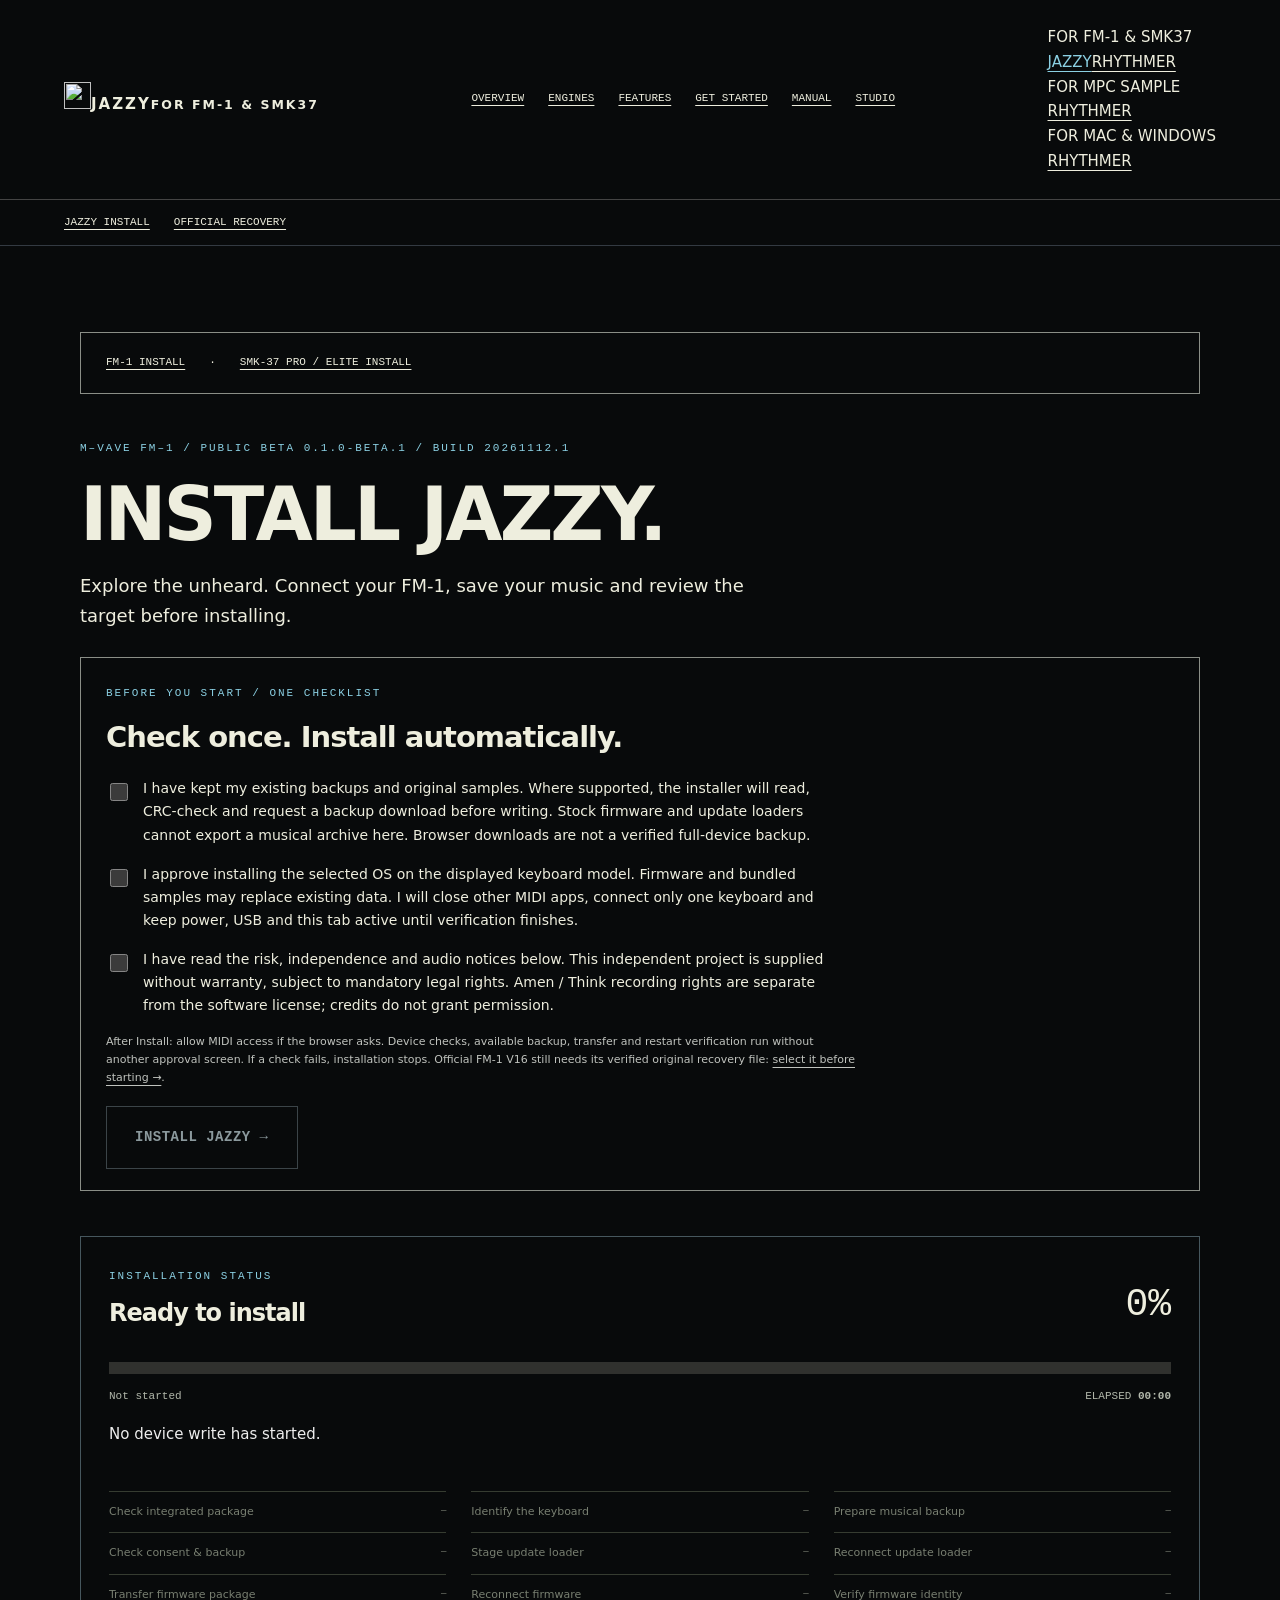
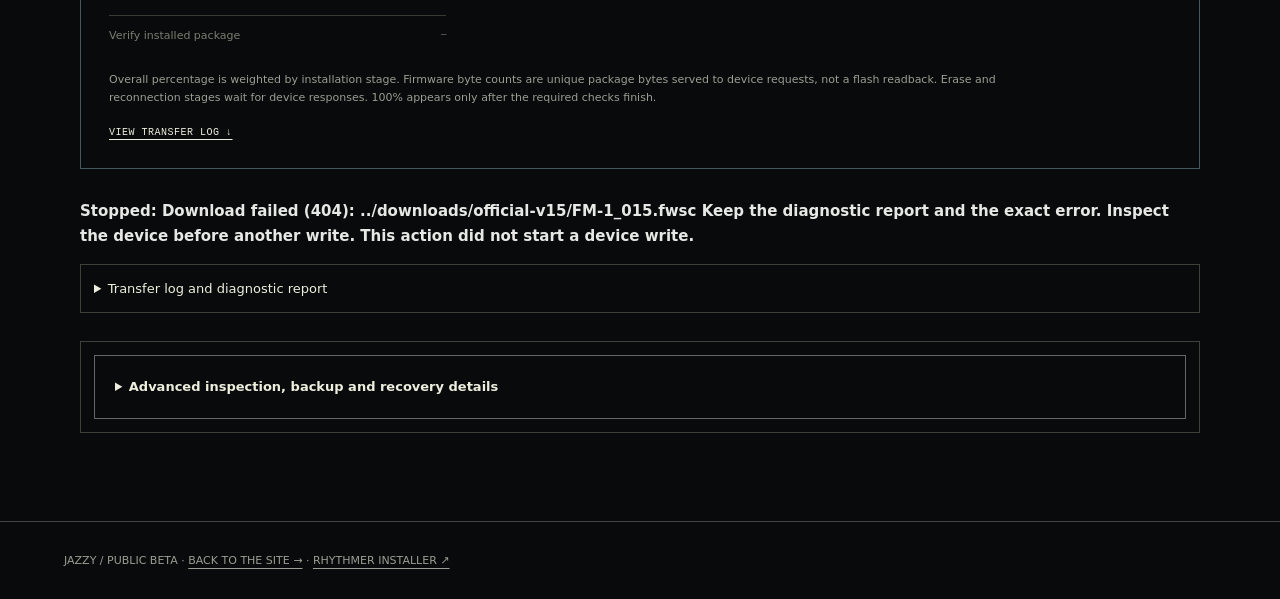
==== commit f7a24754: "Match FM-1 and SMK37 branding beside firmware logos" ====
--- a/site-install/installer/index.html
+++ b/site-install/installer/index.html
@@ -12,7 +12,7 @@
 <script type="module">if(new URLSearchParams(location.search).get("board")==="smk37")import("./smk-ui.mjs?v=elite-autodetect-20261127.1").catch(e=>document.querySelector("#intro").textContent="Installer could not load. Reload this page or check your connection. "+e.message);else import("./installer.mjs?v=20261126.3").catch(e=>document.querySelector("#intro").textContent="Installer could not load. Reload this page or check your connection. "+e.message);</script>
 <link rel="stylesheet" href="../platform-navigation.css?v=navigation-20261116.2"><script src="../platform-navigation.js?v=navigation-20261116.2" defer></script></head>
 <body>
-<header class="jr-site-header top install-header"><a target="_top" class="jr-brand" href="https://jazzyrhythmer.github.io/jazzy/"><img src="https://jazzyrhythmer.github.io/jazzy/jazzy-mark.svg" width="27" height="27" alt=""><span>JAZZY</span><small>for FM-1</small></a><nav class="jr-section-nav" aria-label="Site sections"><a target="_top" data-section="overview" href="https://jazzyrhythmer.github.io/jazzy/">OVERVIEW</a><a target="_top" data-section="engines" href="https://jazzyrhythmer.github.io/jazzy/#engines">ENGINES</a><a target="_top" data-section="features" href="https://jazzyrhythmer.github.io/jazzy/#patterns">FEATURES</a><a target="_top" data-section="start" href="https://jazzyrhythmer.github.io/jazzy/installer/">GET STARTED</a><a target="_top" data-section="manual" href="https://jazzyrhythmer.github.io/jazzy/manual/">MANUAL</a><a target="_top" data-section="studio" href="https://jazzyrhythmer.github.io/jazzy/#support">STUDIO</a></nav><div class="jr-platform-switcher" role="navigation" aria-label="Platforms and instruments"><div class="jr-platform-group" role="group" aria-label="Firmware for FM-1 &amp; SMK37"><span class="jr-platform-label">FOR FM-1 &amp; SMK37</span><div class="jr-platform-links"><a target="_top" href="https://jazzyrhythmer.github.io/jazzy/" aria-label="JAZZY for FM-1 &amp; SMK37" aria-current="page">JAZZY</a><a target="_top" href="https://jazzyrhythmer.github.io/rhythmer/#home" aria-label="RHYTHMER for FM-1 &amp; SMK37">RHYTHMER</a></div></div><div class="jr-platform-group" role="group" aria-label="Firmware for MPC Sample"><span class="jr-platform-label">FOR MPC SAMPLE</span><div class="jr-platform-links"><a target="_top" href="https://jazzyrhythmer.github.io/mpc-sample/#home" aria-label="RHYTHMER OS for MPC Sample">RHYTHMER</a></div></div><div class="jr-platform-group" role="group" aria-label="Instruments for Mac and Windows"><span class="jr-platform-label">FOR MAC &amp; WINDOWS</span><div class="jr-platform-links"><a target="_top" target="_top" href="https://jazzyrhythmer.github.io/rhythmer-engines/" aria-label="Rhythmer Engines for Mac &amp; Windows">RHYTHMER</a></div></div></div></header>
+<header class="jr-site-header top install-header"><a target="_top" class="jr-brand" href="https://jazzyrhythmer.github.io/jazzy/"><img src="https://jazzyrhythmer.github.io/jazzy/jazzy-mark.svg" width="27" height="27" alt=""><span>JAZZY</span><small>FOR FM-1 &amp; SMK37</small></a><nav class="jr-section-nav" aria-label="Site sections"><a target="_top" data-section="overview" href="https://jazzyrhythmer.github.io/jazzy/">OVERVIEW</a><a target="_top" data-section="engines" href="https://jazzyrhythmer.github.io/jazzy/#engines">ENGINES</a><a target="_top" data-section="features" href="https://jazzyrhythmer.github.io/jazzy/#patterns">FEATURES</a><a target="_top" data-section="start" href="https://jazzyrhythmer.github.io/jazzy/installer/">GET STARTED</a><a target="_top" data-section="manual" href="https://jazzyrhythmer.github.io/jazzy/manual/">MANUAL</a><a target="_top" data-section="studio" href="https://jazzyrhythmer.github.io/jazzy/#support">STUDIO</a></nav><div class="jr-platform-switcher" role="navigation" aria-label="Platforms and instruments"><div class="jr-platform-group" role="group" aria-label="Firmware for FM-1 &amp; SMK37"><span class="jr-platform-label">FOR FM-1 &amp; SMK37</span><div class="jr-platform-links"><a target="_top" href="https://jazzyrhythmer.github.io/jazzy/" aria-label="JAZZY for FM-1 &amp; SMK37" aria-current="page">JAZZY</a><a target="_top" href="https://jazzyrhythmer.github.io/rhythmer/#home" aria-label="RHYTHMER for FM-1 &amp; SMK37">RHYTHMER</a></div></div><div class="jr-platform-group" role="group" aria-label="Firmware for MPC Sample"><span class="jr-platform-label">FOR MPC SAMPLE</span><div class="jr-platform-links"><a target="_top" href="https://jazzyrhythmer.github.io/mpc-sample/#home" aria-label="RHYTHMER OS for MPC Sample">RHYTHMER</a></div></div><div class="jr-platform-group" role="group" aria-label="Instruments for Mac and Windows"><span class="jr-platform-label">FOR MAC &amp; WINDOWS</span><div class="jr-platform-links"><a target="_top" target="_top" href="https://jazzyrhythmer.github.io/rhythmer-engines/" aria-label="Rhythmer Engines for Mac &amp; Windows">RHYTHMER</a></div></div></div></header>
 <nav class="install-options" aria-label="Installation options"><a href="./">JAZZY INSTALL</a><a href="?mode=stock">OFFICIAL RECOVERY</a></nav>
 <main id="main"><nav class="notice" aria-label="Keyboard model"><a href="?board=fm1">FM-1 INSTALL</a> · <a href="?board=smk37">SMK-37 PRO / ELITE INSTALL</a></nav>
   <div class="eyebrow">M–VAVE FM–1 / PUBLIC BETA 0.1.0-BETA.1 / BUILD 20261112.1</div>
